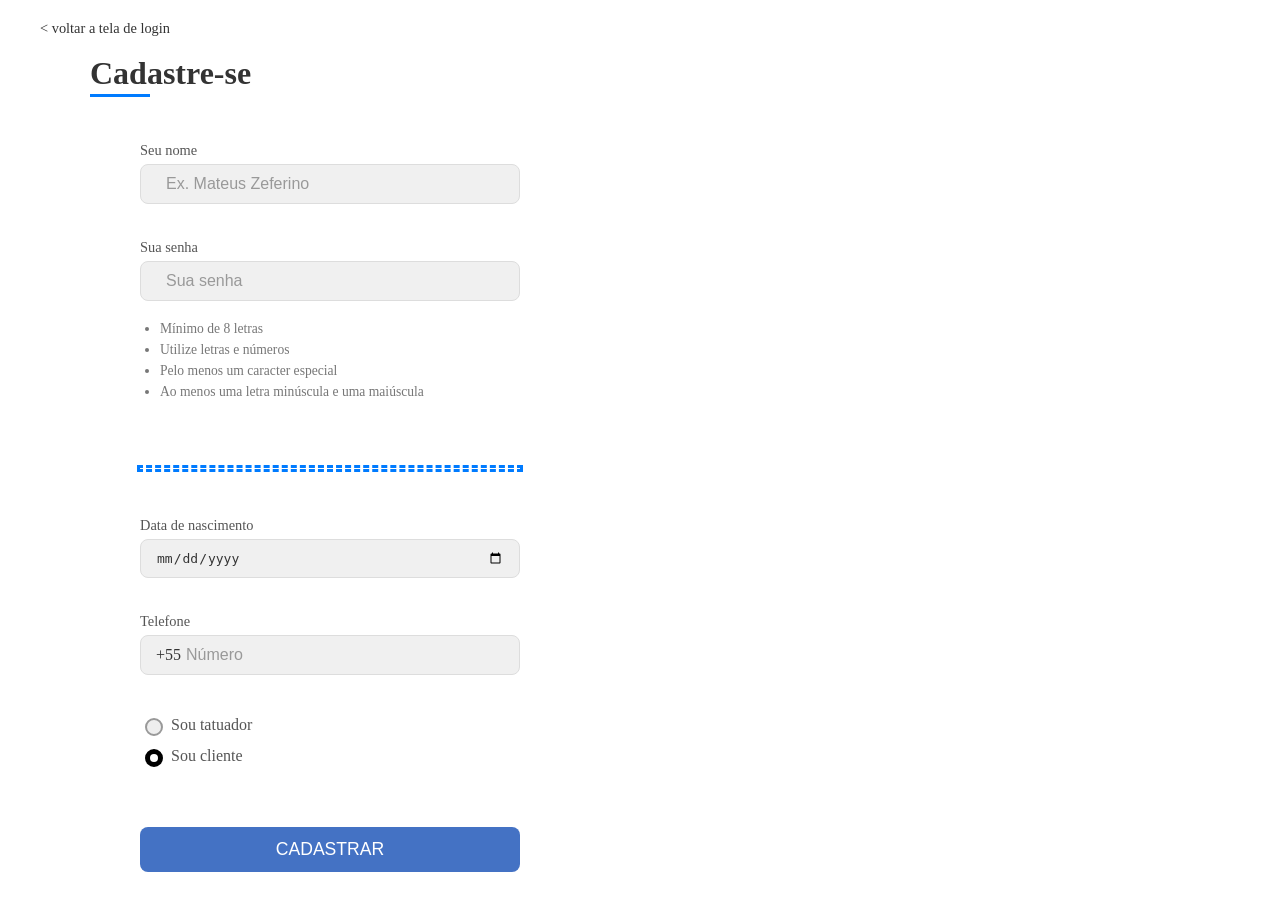
==== cad_cliente.html @ cf478fab "Primeiro commit: Versao para visualizacao" ====
<!DOCTYPE html>
<html lang="pt-BR">
<head>
    <meta charset="UTF-8">
    <meta http-equiv="X-UA-Compatible" content="IE=edge">
    <meta name="viewport" content="width=device-width, initial-scale=1.0">
    <link rel="preconnect" href="https://fonts.googleapis.com">
    <link rel="preconnect" href="https://fonts.gstatic.com" crossorigin>
    <title>INK AGENDA - Cadastro</title>
    <link rel="stylesheet" href="./styles/stylecli.css">
    <link href="https://fonts.googleapis.com/css2?family=Karantina:wght@300;400;700&display=swap" rel="stylesheet">
</head>
<body>
    <div class="main-wrapper">
        <div class="left-panel">
            <a href="index.html" class="back-to-login"> < voltar a tela de login</a>

            <div class="container">
                <div class="cadastro-box">
                    <h2 class="sub-title">Cadastre-se</h2>

                    <form class="tat-forms">
                        <p class="label-text">Seu nome</p>
                        <label class="label-input">
                            <i class="cad-nome-tat"></i>
                            <input type="text" placeholder="Ex. Mateus Zeferino" class="input-field" id="nome">
                        </label>
                        
                        <p class="label-text">Sua senha</p>
                        <label class="label-input">
                            <i class="cad-senha-tat"></i>
                            <input type="password" placeholder="Sua senha" class="input-field" id="senha">
                        </label>
                        <div class="senha">
                            <ul>
                                <li>Mínimo de 8 letras</li>
                                <li>Utilize letras e números</li>
                                <li>Pelo menos um caracter especial</li>
                                <li>Ao menos uma letra minúscula e uma maiúscula</li>
                            </ul>
                        </div>

                        <div class="separator"></div>

                        <p class="label-text">Data de nascimento</p>
                        <label class="label-input">
                            <input type="date" class="input-field" id="data-nascimento">
                            </label>
                        
                        <p class="label-text">Telefone</p>
                        <label class="label-input tel-input">
                            <span class="prefix">+55</span>
                            <input type="text" placeholder="Número" class="input-field" id="telefone">
                        </label>
                        
                        <div class="tipo-usuario">
                            <label class="radio-label">
                                <input type="radio" name="user_type" value="tatuador"> Sou tatuador
                            </label>
                            <label class="radio-label">
                                <input type="radio" name="user_type" value="cliente" checked> Sou cliente
                            </label>
                        </div>
                        
                        <button type="submit" class="registro">CADASTRAR</button>

                        </form>
                </div>
            </div>
        </div>

        <div class="right-panel">
        </div>
    </div>
</body>
</html>
---- styles/stylecli.css ----
body {
    margin: 0;
    font-family: Lato;
    color: #000;
    overflow: hidden;
}

.main-wrapper {
    display: flex;
    min-height: 100vh;
    width: 100vw;
}

.left-panel {
    flex: 1;
    background-color: white;
    display: flex;
    flex-direction: column;
    justify-content: center;
    align-items: center;
    padding: 20px;
    box-sizing: border-box;
    position: relative;
}

.right-panel {
    flex: 1;
    background-image: url('../assets/images/tatuadora.svg');
    background-size: cover;
    background-position: center center;
    background-repeat: no-repeat;
}

.back-to-login {
    position: absolute;
    top: 20px;
    left: 40px;
    font-size: 0.9em;
    color: #333;
    text-decoration: none;
    display: flex;
    align-items: center;
}

.back-to-login:hover {
    text-decoration: underline;
    color: #007bff;
}

.container {
    display: flex;
    flex-direction: column;
    align-items: center;
    width: 100%;
    max-width: 550px;
}

.cadastro-box {
    background-color: transparent;
    backdrop-filter: none;
    border-radius: 0;
    padding: 0;
    box-shadow: none;
    border: none;
    text-align: left;
    width: 100%;
    max-width: 480px;
    box-sizing: border-box;
    display: flex;
    flex-direction: column;
    align-items: center;
}

.cadastro-box .sub-title {
    font-size: 2em;
    color: #333;
    margin-bottom: 30px;
    text-align: left;
    width: 100%;
    position: relative;
    padding-bottom: 5px;
}

.cadastro-box .sub-title::after {
    content: '';
    position: absolute;
    left: 0;
    bottom: 0;
    width: 60px;
    height: 3px;
    background-color: #007bff;
}

.tat-forms {
    width: 100%;
    display: flex;
    flex-direction: column;
    align-items: center;
}

.label-text {
    font-size: 0.9em;
    color: #555;
    text-align: left;
    width: 100%;
    max-width: 380px;
    margin-bottom: 5px;
    margin-top: 15px;
}

.label-input {
    display: flex;
    align-items: center;
    background-color: #f0f0f0;
    border-radius: 8px;
    padding: 10px 15px;
    border: 1px solid #ddd;
    width: 100%;
    max-width: 380px;
    margin-bottom: 20px;
    box-sizing: border-box;
}

.label-input .input-field {
    flex-grow: 1;
    background: none;
    border: none;
    outline: none;
    color: #333;
    font-size: 1em;
    padding: 0;
}

.label-input .input-field::placeholder {
    color: #999;
}

.senha {
    width: 100%;
    max-width: 380px;
    text-align: left;
    margin-bottom: 30px;
}

.senha ul {
    list-style: disc;
    padding-left: 20px;
    margin: 0;
}

.senha li {
    font-size: 0.85em;
    color: #777;
    margin-bottom: 5px;
}

.cad-nome-tat, .cad-senha-tat {
    display: inline-block;
    margin-right: 10px;
    color: #999;
    font-size: 1.2em;
}

.tel-input {
    justify-content: flex-start;
}

.tel-input .prefix {
    font-size: 1em;
    color: #333;
    margin-right: 5px;
}

.tipo-usuario {
    display: flex;
    flex-direction: column;
    align-items: flex-start;
    gap: 10px;
    margin: 20px 0 40px;
    width: 100%;
    max-width: 380px;
}

.radio-label {
    display: flex;
    align-items: center;
    cursor: pointer;
    font-size: 1em;
    color: #555;
}

.radio-label input[type="radio"] {
    margin-right: 8px;
    appearance: none;
    width: 18px;
    height: 18px;
    border: 2px solid #999;
    border-radius: 50%;
    background-color: #eee;
    position: relative;
    outline: none;
    transition: all 0.2s ease;
    cursor: pointer;
}

.radio-label input[type="radio"]:checked {
    background-color: #000;
    border-color: #000;
}

.radio-label input[type="radio"]:checked::before {
    content: '';
    width: 8px;
    height: 8px;
    background-color: #fff;
    border-radius: 50%;
    position: absolute;
    top: 50%;
    left: 50%;
    transform: translate(-50%, -50%);
}

.registro {
    background-color: #4472C4;
    color: white;
    padding: 12px 25px;
    border: none;
    border-radius: 8px;
    cursor: pointer;
    font-size: 1.1em;
    width: 100%;
    max-width: 380px;
    margin-top: 20px;
    transition: background-color 0.3s ease;
}

.registro:hover {
    background-color: #365B9C;
}

.separator {
    width: 100%;
    max-width: 380px;
    height: 1px;
    background-color: #ccc;
    margin: 30px 0;
    border-style: dashed;
    border-color: #007bff;
    background: none;
}

.label-input.date-fields {
    display: flex;
    justify-content: space-between;
    gap: 10px;
    padding: 0;
    border: none;
    background: none;
}

.label-input.date-fields .input-field {
    flex: 1;
    background-color: #f0f0f0;
    border-radius: 8px;
    padding: 10px 15px;
    border: 1px solid #ddd;
    box-sizing: border-box;
    color: #333;
}
.label-input.date-fields .input-field::placeholder {
    color: #999;
}

.label-input.date-fields .date-month {
    appearance: none;
    background-image: url('data:image/svg+xml;charset=US-ASCII,%3Csvg%20xmlns%3D%22http%3A%2F%2Fwww.w3.org%2F2000%2Fsvg%22%20width%3D%22292.4%22%20height%3D%22292.4%22%3E%3Cpath%20fill%3D%22%23999%22%20d%3D%22M287%2C197.6L146.2%2C56.9%2C5.4%2C197.6h281.6z%22%2F%3E%3C%2Fsvg%3E');
    background-repeat: no-repeat;
    background-position: right 10px center;
    background-size: 10px;
    padding-right: 30px;
}
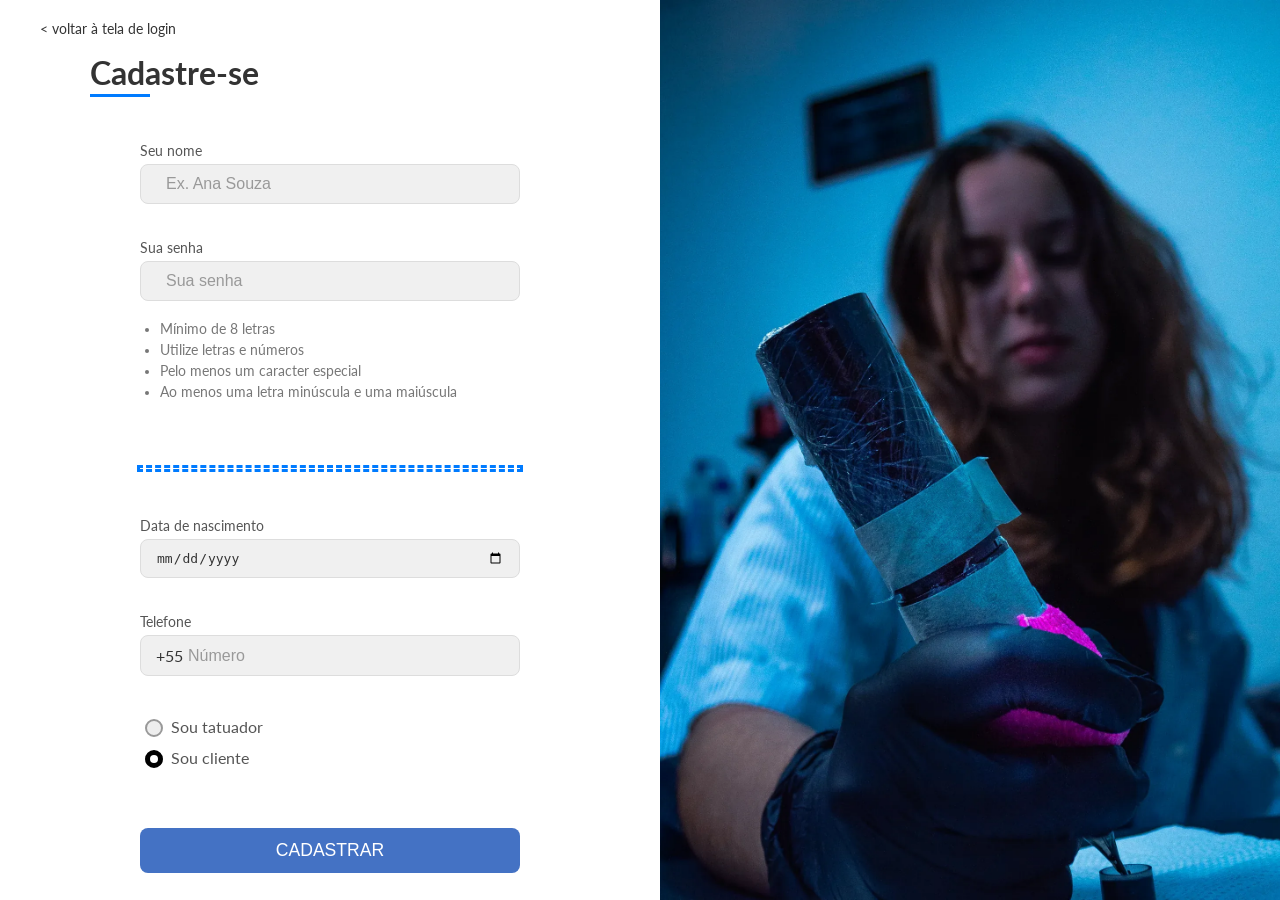
==== commit f6c88432: "HTML válido e fonte Lato carregada Passo a passo: 1. index.html: lang="pt-BR" (estava "en") e título" ====
--- a/cad_cliente.html
+++ b/cad_cliente.html
@@ -8,12 +8,12 @@
     <link rel="preconnect" href="https://fonts.gstatic.com" crossorigin>
     <title>INK AGENDA - Cadastro</title>
     <link rel="stylesheet" href="./styles/stylecli.css">
-    <link href="https://fonts.googleapis.com/css2?family=Karantina:wght@300;400;700&display=swap" rel="stylesheet">
+    <link href="https://fonts.googleapis.com/css2?family=Karantina:wght@300;400;700&family=Lato:wght@400;700&display=swap" rel="stylesheet">
 </head>
 <body>
     <div class="main-wrapper">
         <div class="left-panel">
-            <a href="index.html" class="back-to-login"> < voltar a tela de login</a>
+            <a href="index.html" class="back-to-login">&lt; voltar à tela de login</a>
 
             <div class="container">
                 <div class="cadastro-box">
@@ -23,7 +23,7 @@
                         <p class="label-text">Seu nome</p>
                         <label class="label-input">
                             <i class="cad-nome-tat"></i>
-                            <input type="text" placeholder="Ex. Mateus Zeferino" class="input-field" id="nome">
+                            <input type="text" placeholder="Ex. Ana Souza" class="input-field" id="nome">
                         </label>
                         
                         <p class="label-text">Sua senha</p>
--- a/styles/stylecli.css
+++ b/styles/stylecli.css
@@ -1,6 +1,6 @@
 body {
     margin: 0;
-    font-family: Lato;
+    font-family: 'Lato', Arial, sans-serif;
     color: #000;
     overflow: hidden;
 }
@@ -25,7 +25,7 @@
 
 .right-panel {
     flex: 1;
-    background-image: url('../assets/images/tatuadora.svg');
+    background-image: url('../assets/images/tatuadora.webp');
     background-size: cover;
     background-position: center center;
     background-repeat: no-repeat;
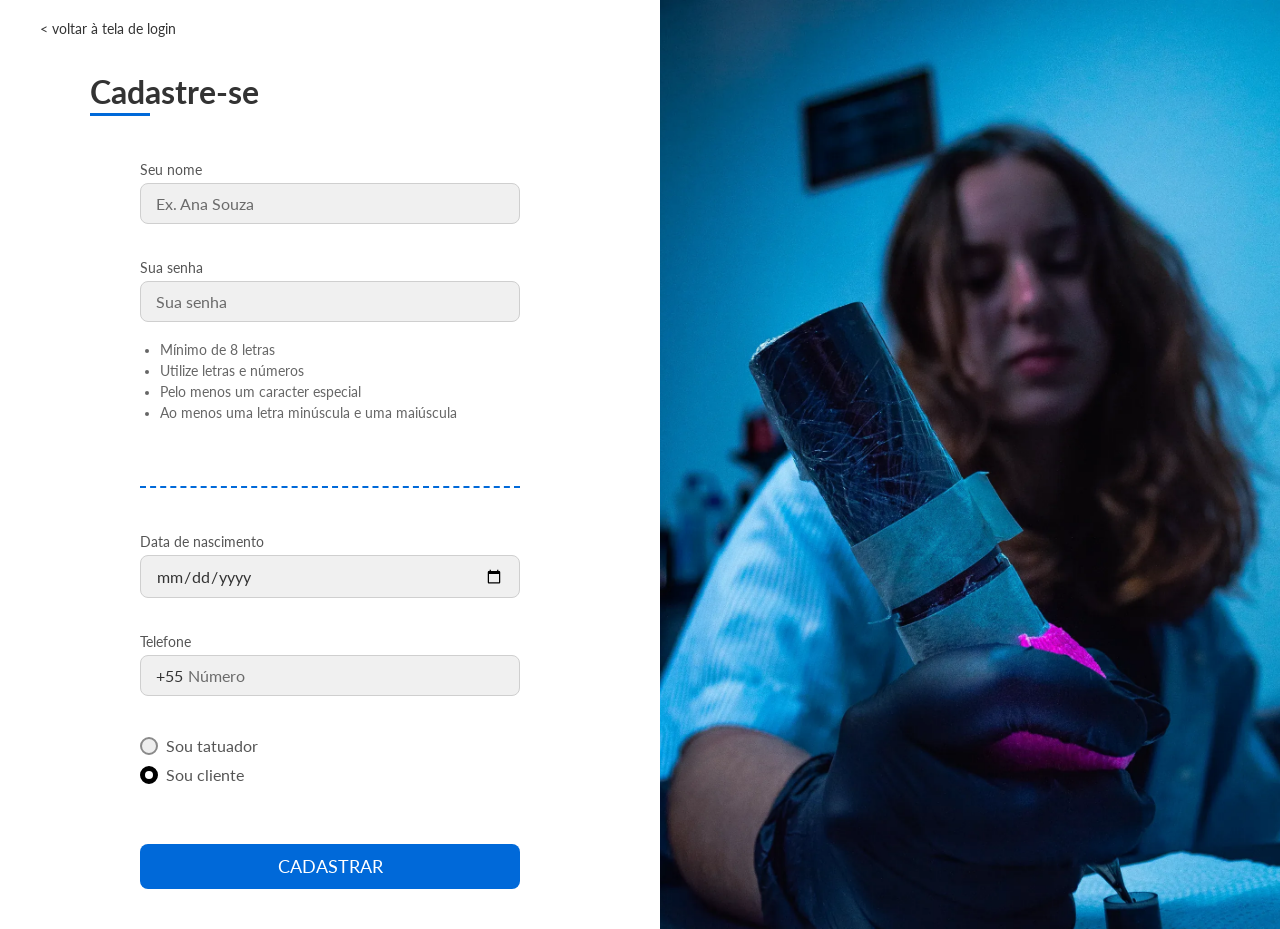
==== commit 7a6dfdcd: "CSS único, responsivo e acessível Passo a passo: 1. stylelogin.css, stylecli.css e styletat.css (94%" ====
--- a/cad_cliente.html
+++ b/cad_cliente.html
@@ -7,10 +7,10 @@
     <link rel="preconnect" href="https://fonts.googleapis.com">
     <link rel="preconnect" href="https://fonts.gstatic.com" crossorigin>
     <title>INK AGENDA - Cadastro</title>
-    <link rel="stylesheet" href="./styles/stylecli.css">
+    <link rel="stylesheet" href="./styles/main.css">
     <link href="https://fonts.googleapis.com/css2?family=Karantina:wght@300;400;700&family=Lato:wght@400;700&display=swap" rel="stylesheet">
 </head>
-<body>
+<body class="pagina-cadastro">
     <div class="main-wrapper">
         <div class="left-panel">
             <a href="index.html" class="back-to-login">&lt; voltar à tela de login</a>
@@ -22,16 +22,14 @@
                     <form class="tat-forms">
                         <p class="label-text">Seu nome</p>
                         <label class="label-input">
-                            <i class="cad-nome-tat"></i>
                             <input type="text" placeholder="Ex. Ana Souza" class="input-field" id="nome">
                         </label>
                         
                         <p class="label-text">Sua senha</p>
                         <label class="label-input">
-                            <i class="cad-senha-tat"></i>
                             <input type="password" placeholder="Sua senha" class="input-field" id="senha">
                         </label>
-                        <div class="senha">
+                        <div class="password-requirements">
                             <ul>
                                 <li>Mínimo de 8 letras</li>
                                 <li>Utilize letras e números</li>
@@ -53,7 +51,7 @@
                             <input type="text" placeholder="Número" class="input-field" id="telefone">
                         </label>
                         
-                        <div class="tipo-usuario">
+                        <div class="user-type-selection">
                             <label class="radio-label">
                                 <input type="radio" name="user_type" value="tatuador"> Sou tatuador
                             </label>
--- a/styles/main.css
+++ b/styles/main.css
@@ -0,0 +1,488 @@
+/* ==========================================================================
+   INK AGENDA - estilos únicos (login e cadastros)
+   Organização: variáveis > base > componentes > página de login > página de cadastro > responsivo
+   ========================================================================== */
+
+/* ---------- Variáveis ---------- */
+:root {
+    --fonte: 'Lato', Arial, sans-serif;
+    --fonte-titulo: 'Karantina', cursive;
+
+    --texto: #1f1f1f;
+    --texto-suave: #555;
+    --texto-dica: #666;           /* contraste 5,7:1 sobre branco */
+    --placeholder: #6b6b6b;       /* contraste mínimo de 4,5:1 sobre branco e sobre cinza claro */
+
+    --acao: #0069d9;              /* botões principais (contraste 5,4:1 com texto branco) */
+    --acao-hover: #0053ad;
+    --sucesso: #2e7d32;           /* botão Entrar (contraste 5,1:1 com texto branco) */
+    --sucesso-hover: #256628;
+    --erro: #b3261e;
+    --foco: #ffb703;              /* anel de foco visível no teclado */
+
+    --campo-fundo: #f0f0f0;
+    --campo-borda: #cfcfcf;
+    --raio: 8px;
+}
+
+/* ---------- Base ---------- */
+*,
+*::before,
+*::after {
+    box-sizing: border-box;
+}
+
+body {
+    margin: 0;
+    font-family: var(--fonte);
+    color: var(--texto);
+}
+
+/* O foco do teclado nunca é removido: ele precisa ser visível */
+:focus-visible {
+    outline: 3px solid var(--foco);
+    outline-offset: 2px;
+}
+
+/* ---------- Botões (links e botões com o mesmo visual) ---------- */
+.registro,
+.login-btn {
+    display: block;
+    width: 100%;
+    max-width: 350px;
+    padding: 12px 25px;
+    border: none;
+    border-radius: var(--raio);
+    color: #fff;
+    font: inherit;
+    font-size: 1.1em;
+    text-align: center;
+    text-decoration: none;
+    cursor: pointer;
+    transition: background-color 0.3s ease;
+}
+
+.registro {
+    background-color: var(--acao);
+}
+
+.registro:hover {
+    background-color: var(--acao-hover);
+}
+
+.registro + .registro {
+    margin-top: 18px;
+}
+
+.login-btn {
+    background-color: var(--sucesso);
+    margin-top: 20px;
+}
+
+.login-btn:hover {
+    background-color: var(--sucesso-hover);
+}
+
+/* ==========================================================================
+   Página de login (index.html)
+   ========================================================================== */
+.pagina-login {
+    min-height: 100vh;
+    padding: 24px 16px;
+    display: flex;
+    flex-direction: column;
+    justify-content: center;
+    align-items: center;
+    background: #12294a url('../assets/images/bg.webp') center / cover no-repeat;
+    color: #fff;
+}
+
+.pagina-login .container {
+    display: flex;
+    flex-direction: column;
+    align-items: center;
+    width: 100%;
+}
+
+.main-title {
+    margin: 0 0 5px;
+    font-family: var(--fonte-titulo);
+    font-size: 3.5em;
+    letter-spacing: 4px;
+    text-align: center;
+    text-transform: uppercase;
+}
+
+.main-slogan {
+    margin: 0 0 40px;
+    font-size: 1.2em;
+    text-align: center;
+}
+
+/* Caixa de vidro: o tom escuro garante contraste do texto sobre a foto */
+.login {
+    display: flex;
+    flex-direction: column;
+    align-items: center;
+    width: 100%;
+    max-width: 425px;
+    padding: 40px;
+    background-color: rgba(10, 22, 48, 0.45);
+    backdrop-filter: blur(10px);
+    border: 1px solid rgba(255, 255, 255, 0.18);
+    border-radius: 15px;
+    box-shadow: 0 8px 32px 0 rgba(31, 38, 135, 0.37);
+    text-align: center;
+}
+
+.login form {
+    width: 100%;
+    display: flex;
+    flex-direction: column;
+    align-items: center;
+}
+
+.login-forms {
+    display: flex;
+    align-items: center;
+    width: 100%;
+    max-width: 350px;
+    margin-bottom: 20px;
+    padding: 10px 15px;
+    background-color: rgba(255, 255, 255, 0.2);
+    border: 1px solid rgba(255, 255, 255, 0.3);
+    border-radius: var(--raio);
+}
+
+.login-forms .icon {
+    margin-right: 10px;
+    font-size: 1.2em;
+}
+
+.login-forms input {
+    flex-grow: 1;
+    min-width: 0;
+    padding: 5px 8px;
+    background-color: #fff;
+    border: none;
+    border-radius: 4px;
+    color: var(--texto);
+    font: inherit;
+}
+
+.login-forms input::placeholder,
+.input-field::placeholder {
+    color: var(--placeholder);
+}
+
+.opcoes {
+    display: flex;
+    justify-content: space-between;
+    align-items: center;
+    width: 100%;
+    max-width: 350px;
+    margin-bottom: 5px;
+    font-size: 0.9em;
+}
+
+.opcoes label {
+    display: flex;
+    align-items: center;
+    cursor: pointer;
+}
+
+.opcoes input[type="checkbox"] {
+    appearance: none;
+    position: relative;
+    width: 18px;
+    height: 18px;
+    margin: 0 6px 0 0;
+    background-color: rgba(255, 255, 255, 0.2);
+    border: 1px solid #ddd;
+    border-radius: 3px;
+    cursor: pointer;
+}
+
+.opcoes input[type="checkbox"]:checked {
+    background-color: var(--sucesso);
+    border-color: var(--sucesso);
+}
+
+.opcoes input[type="checkbox"]:checked::after {
+    content: '✔';
+    position: absolute;
+    top: 50%;
+    left: 50%;
+    transform: translate(-50%, -50%);
+    font-size: 12px;
+    color: #fff;
+}
+
+.opcoes a {
+    color: #bfe3f5;
+    text-decoration: underline;
+    transition: color 0.3s ease;
+}
+
+.opcoes a:hover {
+    color: #fff;
+}
+
+.pagina-login .separator {
+    width: 100%;
+    max-width: 350px;
+    height: 1px;
+    margin: 30px 0;
+    background-color: rgba(255, 255, 255, 0.3);
+}
+
+.sem-conta {
+    margin: 0 0 15px;
+}
+
+/* ==========================================================================
+   Páginas de cadastro (cad_cliente.html e cad_tatuador.html)
+   ========================================================================== */
+.pagina-cadastro {
+    background: #fff;
+}
+
+.main-wrapper {
+    display: flex;
+    min-height: 100vh;
+}
+
+.left-panel {
+    position: relative;
+    flex: 1;
+    display: flex;
+    flex-direction: column;
+    justify-content: center;
+    align-items: center;
+    padding: 72px 20px 40px;
+    background-color: #fff;
+}
+
+.right-panel {
+    flex: 1;
+    background: #0e3a5c url('../assets/images/tatuadora.webp') center / cover no-repeat;
+}
+
+.back-to-login {
+    position: absolute;
+    top: 20px;
+    left: 40px;
+    display: flex;
+    align-items: center;
+    font-size: 0.9em;
+    color: #333;
+    text-decoration: none;
+}
+
+.back-to-login:hover {
+    color: var(--acao);
+    text-decoration: underline;
+}
+
+.pagina-cadastro .container {
+    display: flex;
+    flex-direction: column;
+    align-items: center;
+    width: 100%;
+    max-width: 550px;
+}
+
+.cadastro-box {
+    display: flex;
+    flex-direction: column;
+    align-items: center;
+    width: 100%;
+    max-width: 480px;
+    text-align: left;
+}
+
+.cadastro-box .sub-title {
+    position: relative;
+    width: 100%;
+    margin: 0 0 30px;
+    padding-bottom: 5px;
+    font-size: 2em;
+    color: #333;
+}
+
+.cadastro-box .sub-title::after {
+    content: '';
+    position: absolute;
+    left: 0;
+    bottom: 0;
+    width: 60px;
+    height: 3px;
+    background-color: var(--acao);
+}
+
+.tat-forms {
+    display: flex;
+    flex-direction: column;
+    align-items: center;
+    width: 100%;
+}
+
+.label-text {
+    width: 100%;
+    max-width: 380px;
+    margin: 15px 0 5px;
+    font-size: 0.9em;
+    color: var(--texto-suave);
+    text-align: left;
+}
+
+.label-input {
+    display: flex;
+    align-items: center;
+    width: 100%;
+    max-width: 380px;
+    margin-bottom: 20px;
+    padding: 10px 15px;
+    background-color: var(--campo-fundo);
+    border: 1px solid var(--campo-borda);
+    border-radius: var(--raio);
+}
+
+.label-input .input-field {
+    flex-grow: 1;
+    min-width: 0;
+    padding: 0;
+    background: none;
+    border: none;
+    color: #333;
+    font: inherit;
+}
+
+/* O anel de foco aparece na caixa inteira quando o campo interno recebe foco */
+.label-input:focus-within {
+    outline: 3px solid var(--foco);
+    outline-offset: 2px;
+}
+
+.label-input .input-field:focus-visible {
+    outline: none;
+}
+
+.tel-input .prefix {
+    margin-right: 5px;
+    color: #333;
+}
+
+.password-requirements {
+    width: 100%;
+    max-width: 380px;
+    margin-bottom: 30px;
+    text-align: left;
+}
+
+.password-requirements ul {
+    margin: 0;
+    padding-left: 20px;
+    list-style: disc;
+}
+
+.password-requirements li {
+    margin-bottom: 5px;
+    font-size: 0.85em;
+    color: var(--texto-dica);
+}
+
+.user-type-selection {
+    display: flex;
+    flex-direction: column;
+    align-items: flex-start;
+    gap: 10px;
+    width: 100%;
+    max-width: 380px;
+    margin: 20px 0 40px;
+}
+
+.radio-label {
+    display: flex;
+    align-items: center;
+    color: var(--texto-suave);
+    cursor: pointer;
+}
+
+.radio-label input[type="radio"] {
+    appearance: none;
+    position: relative;
+    width: 18px;
+    height: 18px;
+    margin: 0 8px 0 0;
+    background-color: #eee;
+    border: 2px solid #8a8a8a;
+    border-radius: 50%;
+    cursor: pointer;
+    transition: all 0.2s ease;
+}
+
+.radio-label input[type="radio"]:checked {
+    background-color: #000;
+    border-color: #000;
+}
+
+.radio-label input[type="radio"]:checked::before {
+    content: '';
+    position: absolute;
+    top: 50%;
+    left: 50%;
+    width: 8px;
+    height: 8px;
+    background-color: #fff;
+    border-radius: 50%;
+    transform: translate(-50%, -50%);
+}
+
+.pagina-cadastro .registro {
+    max-width: 380px;
+    margin-top: 20px;
+}
+
+.pagina-cadastro .separator {
+    width: 100%;
+    max-width: 380px;
+    height: 0;
+    margin: 30px 0;
+    border: 0;
+    border-top: 2px dashed var(--acao);
+}
+
+/* ==========================================================================
+   Responsivo
+   ========================================================================== */
+
+/* Tablets e celulares: a foto some e o formulário ocupa a tela toda */
+@media (max-width: 900px) {
+    .right-panel {
+        display: none;
+    }
+}
+
+@media (max-width: 480px) {
+    .main-title {
+        font-size: 2.6em;
+    }
+
+    .main-slogan {
+        margin-bottom: 28px;
+        font-size: 1.05em;
+    }
+
+    .login {
+        padding: 28px 20px;
+    }
+
+    .back-to-login {
+        left: 20px;
+    }
+
+    .cadastro-box .sub-title {
+        font-size: 1.7em;
+    }
+}
